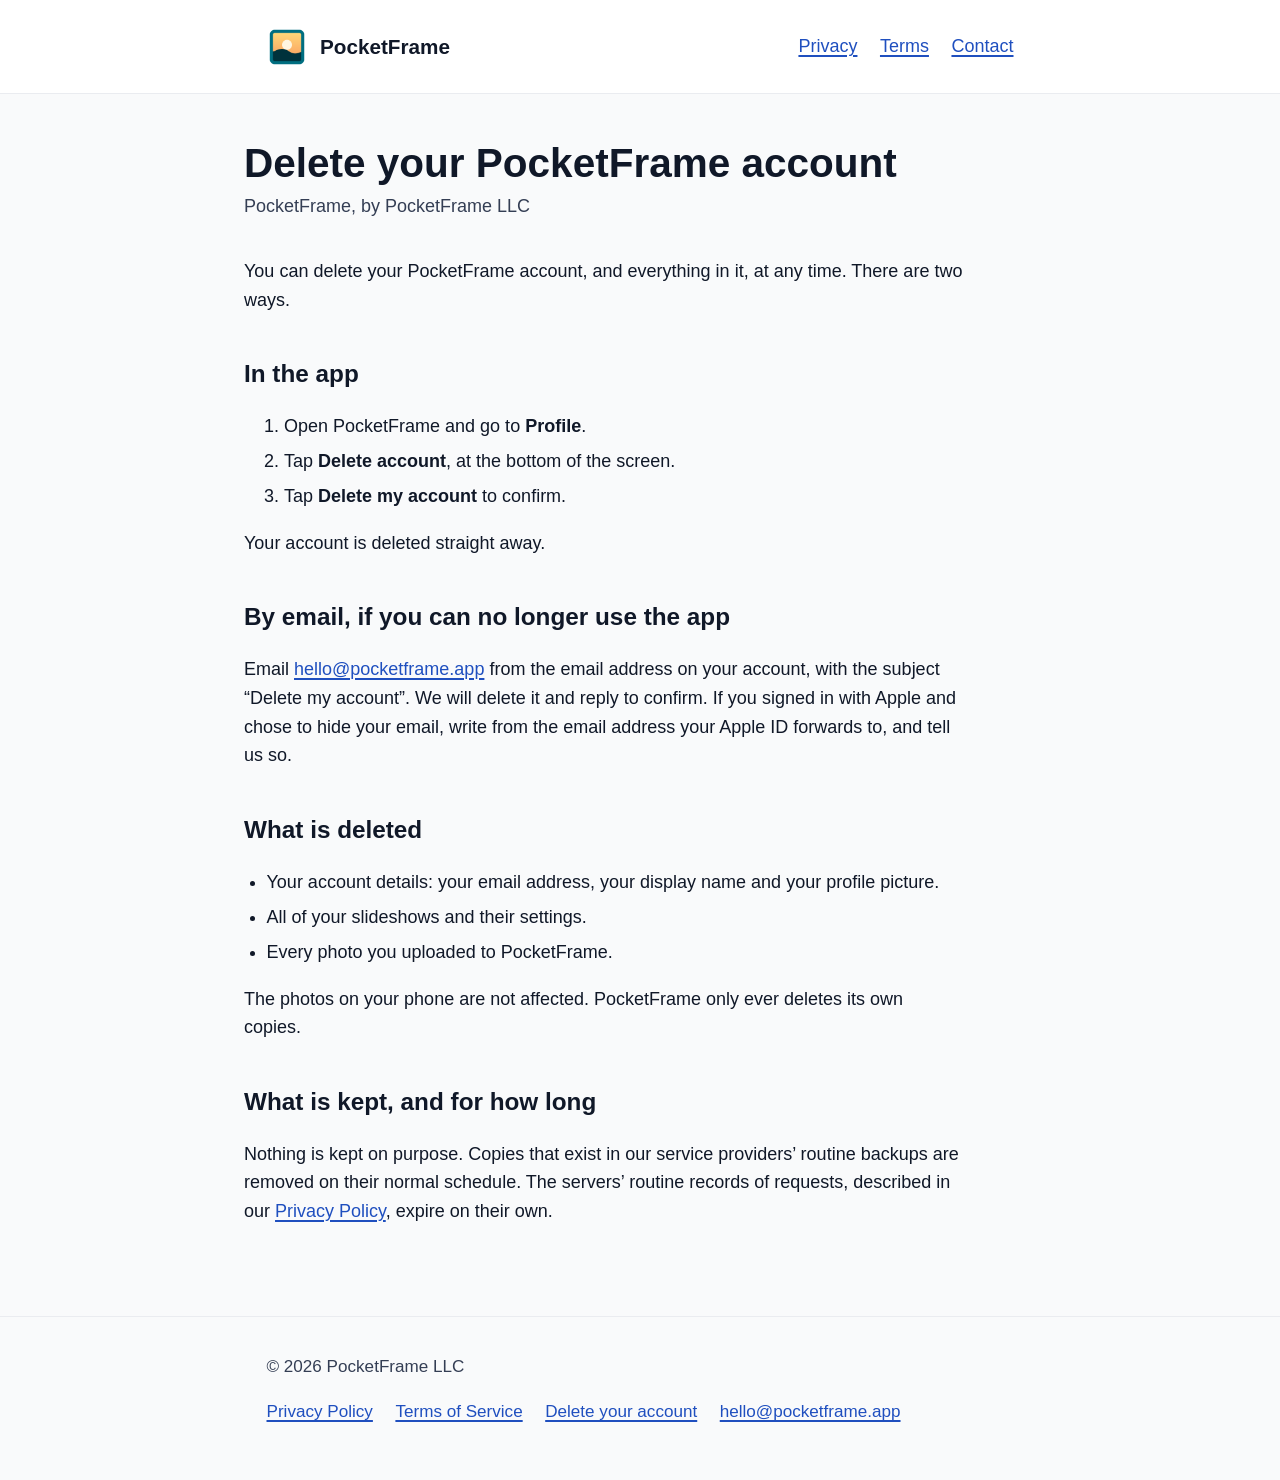
==== delete-account.html @ 2e448ba1 "PocketFrame LLC as the owner; a page for deleting an account The privacy policy and terms named Chri" ====
<!doctype html>
<html lang="en">
<head>
  <meta charset="utf-8">
  <meta name="viewport" content="width=device-width, initial-scale=1">
  <title>Delete your account — PocketFrame</title>
  <meta name="description" content="How to delete your PocketFrame account and everything in it.">
  <link rel="icon" href="assets/logo-light.png">
  <link rel="stylesheet" href="style.css">
</head>
<body>

<header class="site-header">
  <div class="wrap">
    <a class="brand" href="./"><img src="assets/logo-light.png" alt="" width="40" height="40">PocketFrame</a>
    <nav class="site-nav" aria-label="Site">
      <a href="privacy.html">Privacy</a>
      <a href="terms.html">Terms</a>
      <a href="mailto:hello@pocketframe.app">Contact</a>
    </nav>
  </div>
</header>

<main class="wrap doc">
  <h1>Delete your PocketFrame account</h1>
  <p class="meta">PocketFrame, by PocketFrame LLC</p>

  <p>You can delete your PocketFrame account, and everything in it, at any time. There are two ways.</p>

  <h2>In the app</h2>
  <ol>
    <li>Open PocketFrame and go to <strong>Profile</strong>.</li>
    <li>Tap <strong>Delete account</strong>, at the bottom of the screen.</li>
    <li>Tap <strong>Delete my account</strong> to confirm.</li>
  </ol>
  <p>Your account is deleted straight away.</p>

  <h2>By email, if you can no longer use the app</h2>
  <p>Email <a href="mailto:hello@pocketframe.app?subject=Delete%20my%20account">hello@pocketframe.app</a> from the email address on your account, with the subject “Delete my account”. We will delete it and reply to confirm. If you signed in with Apple and chose to hide your email, write from the email address your Apple ID forwards to, and tell us so.</p>

  <h2>What is deleted</h2>
  <ul>
    <li>Your account details: your email address, your display name and your profile picture.</li>
    <li>All of your slideshows and their settings.</li>
    <li>Every photo you uploaded to PocketFrame.</li>
  </ul>
  <p>The photos on your phone are not affected. PocketFrame only ever deletes its own copies.</p>

  <h2>What is kept, and for how long</h2>
  <p>Nothing is kept on purpose. Copies that exist in our service providers’ routine backups are removed on their normal schedule. The servers’ routine records of requests, described in our <a href="privacy.html">Privacy Policy</a>, expire on their own.</p>
</main>

<footer class="site-footer">
  <div class="wrap">
    <span>© 2026 PocketFrame LLC</span>
    <nav aria-label="Legal">
      <a href="privacy.html">Privacy Policy</a>
      <a href="terms.html">Terms of Service</a>
      <a href="delete-account.html" aria-current="page">Delete your account</a>
      <a href="mailto:hello@pocketframe.app">hello@pocketframe.app</a>
    </nav>
  </div>
</footer>

</body>
</html>
---- style.css ----
/* PocketFrame website.
   Colours follow the app's own palette (src/theme/tokens.ts in the app repo) so the
   site and the app read as one thing. Sizes are deliberately generous: the app's
   audience skews elderly, and the site should be readable by the same people. */

:root {
  color-scheme: light dark;
  --bg: #f9fafb;
  --card: #ffffff;
  --text: #101828;
  --text-secondary: #343e54;
  --border: #eaecf0;
  --brand: #2b64e2;
  --brand-fg: #ffffff;
  --link: #1f4fbf;
}

@media (prefers-color-scheme: dark) {
  :root {
    --bg: #151515;
    --card: #1f1f1f;
    --text: #f2f4f7;
    --text-secondary: #c8cdd6;
    --border: #3a3a3a;
    --brand: #4f83f1;
    --brand-fg: #ffffff;
    --link: #8fb3ff;
  }
}

* { box-sizing: border-box; }

html { font-size: 112.5%; } /* 18px base: comfortable for older eyes, still normal on a phone */

body {
  margin: 0;
  background: var(--bg);
  color: var(--text);
  font-family: -apple-system, BlinkMacSystemFont, "Segoe UI", Roboto, "Helvetica Neue", Arial, sans-serif;
  line-height: 1.6;
}

a { color: var(--link); text-decoration-thickness: 2px; text-underline-offset: 3px; }
a:focus-visible, button:focus-visible { outline: 3px solid var(--brand); outline-offset: 3px; }

.wrap { max-width: 44rem; margin: 0 auto; padding: 0 1.25rem; }

/* Header */
.site-header { padding: 1.25rem 0; border-bottom: 1px solid var(--border); background: var(--card); }
.site-header .wrap { display: flex; align-items: center; justify-content: space-between; gap: 1rem; flex-wrap: wrap; }
.brand { display: inline-flex; align-items: center; gap: 0.75rem; font-weight: 700; font-size: 1.15rem; color: var(--text); text-decoration: none; }
.brand img { width: 40px; height: 40px; border-radius: 10px; }
.site-nav { display: flex; gap: 1.25rem; flex-wrap: wrap; }
.site-nav a { min-height: 48px; display: inline-flex; align-items: center; }

/* Hero */
.hero { padding: 3.5rem 0 2.5rem; text-align: center; }
.hero img { width: 112px; height: 112px; border-radius: 26px; box-shadow: 0 8px 30px rgba(16, 24, 40, 0.15); }
.hero h1 { font-size: clamp(2rem, 6vw, 2.75rem); line-height: 1.15; margin: 1.5rem 0 0.75rem; letter-spacing: -0.01em; }
.hero p.lede { font-size: 1.2rem; color: var(--text-secondary); max-width: 32rem; margin: 0 auto; }

/* Store badges — text rather than image badges until the store listings exist */
.stores { display: flex; gap: 1rem; justify-content: center; flex-wrap: wrap; margin: 2rem 0 0; }
.store {
  display: inline-flex; align-items: center; justify-content: center;
  min-height: 56px; padding: 0.75rem 1.5rem; border-radius: 14px;
  background: var(--brand); color: var(--brand-fg); font-weight: 600; text-decoration: none;
}
.store.soon { background: var(--card); color: var(--text-secondary); border: 2px solid var(--border); cursor: default; }

/* Feature cards */
.features { display: grid; gap: 1rem; grid-template-columns: repeat(auto-fit, minmax(14rem, 1fr)); padding: 1.5rem 0 3rem; }
.feature { background: var(--card); border: 1px solid var(--border); border-radius: 18px; padding: 1.5rem; }
.feature h2 { font-size: 1.2rem; margin: 0 0 0.5rem; }
.feature p { margin: 0; color: var(--text-secondary); }

/* Legal pages */
.doc { padding: 2.5rem 0 4rem; }
.doc h1 { font-size: clamp(1.75rem, 5vw, 2.25rem); line-height: 1.2; margin: 0 0 0.25rem; }
.doc .meta { color: var(--text-secondary); margin: 0 0 2rem; }
.doc h2 { font-size: 1.35rem; margin: 2.25rem 0 0.5rem; }
.doc h3 { font-size: 1.1rem; margin: 1.5rem 0 0.25rem; }
.doc p, .doc li { max-width: 40rem; }
.doc ul { padding-left: 1.25rem; }
.doc li { margin: 0.35rem 0; }
.summary { background: var(--card); border: 1px solid var(--border); border-left: 6px solid var(--brand); border-radius: 14px; padding: 1.25rem 1.5rem; margin: 0 0 2rem; }
.summary h2 { margin-top: 0; }

/* Footer */
.site-footer { border-top: 1px solid var(--border); padding: 2rem 0 3rem; color: var(--text-secondary); font-size: 0.95rem; }
.site-footer .wrap { display: flex; justify-content: space-between; gap: 1rem; flex-wrap: wrap; }
.site-footer nav { display: flex; gap: 1.25rem; flex-wrap: wrap; }
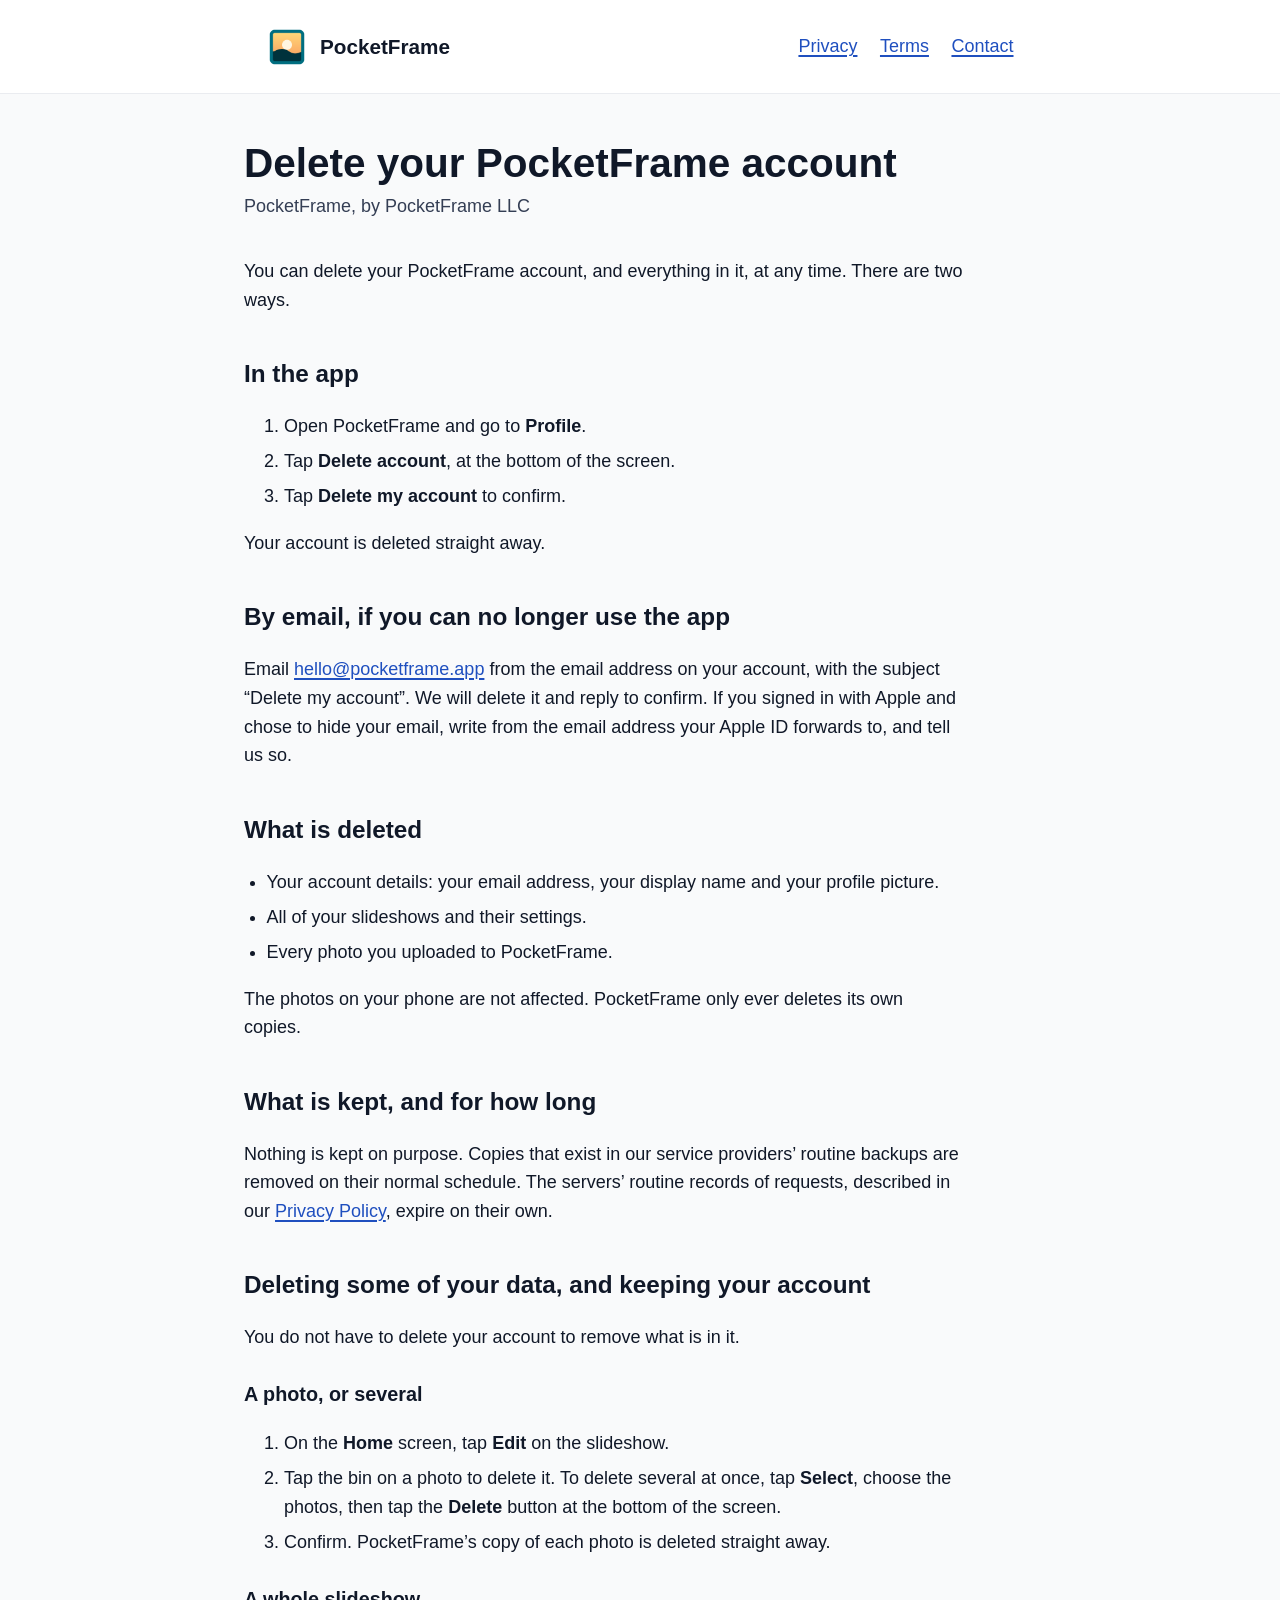
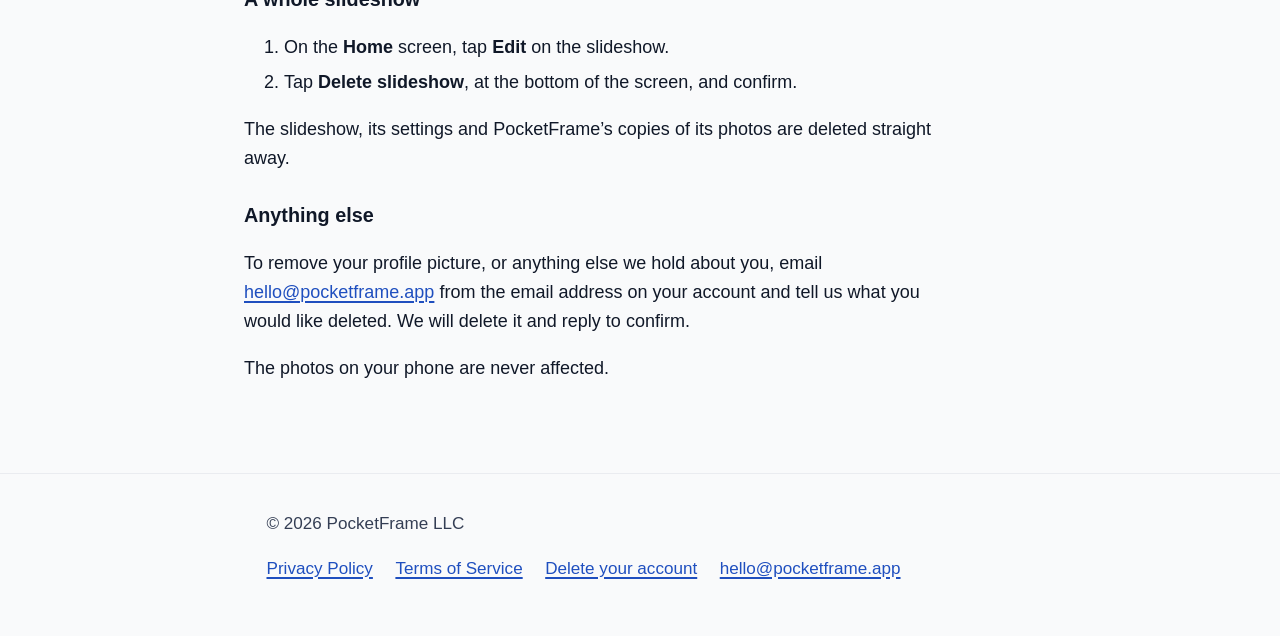
==== commit 5249fc83: "A section on deleting some data while keeping the account Google's Data Safety form asks for a page " ====
--- a/delete-account.html
+++ b/delete-account.html
@@ -48,6 +48,28 @@
 
   <h2>What is kept, and for how long</h2>
   <p>Nothing is kept on purpose. Copies that exist in our service providers’ routine backups are removed on their normal schedule. The servers’ routine records of requests, described in our <a href="privacy.html">Privacy Policy</a>, expire on their own.</p>
+
+  <h2 id="delete-some-data">Deleting some of your data, and keeping your account</h2>
+  <p>You do not have to delete your account to remove what is in it.</p>
+
+  <h3>A photo, or several</h3>
+  <ol>
+    <li>On the <strong>Home</strong> screen, tap <strong>Edit</strong> on the slideshow.</li>
+    <li>Tap the bin on a photo to delete it. To delete several at once, tap <strong>Select</strong>, choose the photos, then tap the <strong>Delete</strong> button at the bottom of the screen.</li>
+    <li>Confirm. PocketFrame’s copy of each photo is deleted straight away.</li>
+  </ol>
+
+  <h3>A whole slideshow</h3>
+  <ol>
+    <li>On the <strong>Home</strong> screen, tap <strong>Edit</strong> on the slideshow.</li>
+    <li>Tap <strong>Delete slideshow</strong>, at the bottom of the screen, and confirm.</li>
+  </ol>
+  <p>The slideshow, its settings and PocketFrame’s copies of its photos are deleted straight away.</p>
+
+  <h3>Anything else</h3>
+  <p>To remove your profile picture, or anything else we hold about you, email <a href="mailto:hello@pocketframe.app?subject=Delete%20some%20of%20my%20data">hello@pocketframe.app</a> from the email address on your account and tell us what you would like deleted. We will delete it and reply to confirm.</p>
+
+  <p>The photos on your phone are never affected.</p>
 </main>
 
 <footer class="site-footer">
